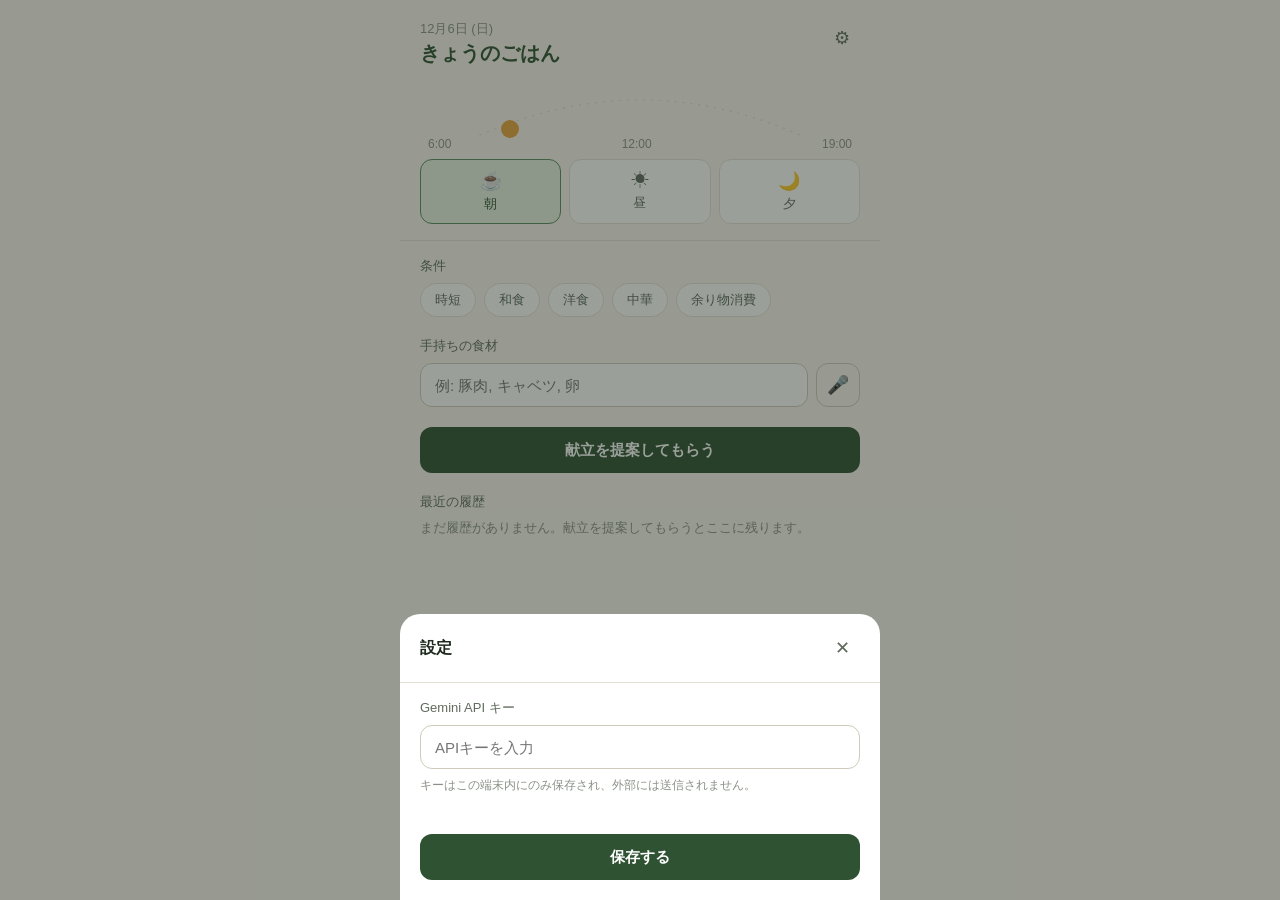
==== preview.html @ d54b7a10 "Add files via upload" ====
<!DOCTYPE html>
<html lang="ja">
<head>
<meta charset="UTF-8">
<meta name="viewport" content="width=device-width, initial-scale=1, viewport-fit=cover">
<meta name="theme-color" content="#2F5233">
<title>きょうのごはん</title>
<meta name="apple-mobile-web-app-capable" content="yes">
<meta name="apple-mobile-web-app-status-bar-style" content="default">
<meta name="apple-mobile-web-app-title" content="きょうのごはん">
<style>
:root {
  --bg: #FAF6EE;
  --surface: #FFFFFF;
  --surface-soft: #F1F0E8;
  --text-primary: #1F2A1F;
  --text-secondary: #5F6B5C;
  --text-muted: #8B9187;
  --border: #E4E0D4;
  --border-strong: #CFCABB;
  --green-deep: #2F5233;
  --green-mid: #5C8A5F;
  --green-soft: #E6EFE2;
  --green-soft-text: #2F5233;
  --accent-amber: #E8A33D;
  --accent-amber-soft: #FBEBD3;
  --accent-amber-text: #8A5A16;
  --danger: #C0503F;
  --danger-soft: #F7E5E1;
  --radius: 12px;
  --radius-pill: 999px;
  font-size: 16px;
}

* { box-sizing: border-box; }

body {
  margin: 0;
  background: var(--bg);
  color: var(--text-primary);
  font-family: "Hiragino Sans", "Yu Gothic", "Noto Sans JP", -apple-system, sans-serif;
  padding-bottom: 76px;
  max-width: 480px;
  margin-left: auto;
  margin-right: auto;
}

.topbar {
  display: flex;
  justify-content: space-between;
  align-items: flex-start;
  padding: 20px 20px 4px;
}
.date { font-size: 13px; color: var(--text-muted); margin: 0; }
h1 { font-size: 20px; font-weight: 700; margin: 2px 0 0; color: var(--green-deep); }

.icon-btn {
  border: none;
  background: transparent;
  font-size: 18px;
  color: var(--text-secondary);
  cursor: pointer;
  width: 36px;
  height: 36px;
  border-radius: var(--radius-pill);
}
.icon-btn:hover { background: var(--surface-soft); }

.arc-wrap { padding: 4px 24px 0; }
.arc-svg { display: block; }
.arc-times {
  display: flex;
  justify-content: space-between;
  margin-top: -8px;
  padding: 0 4px;
}
.arc-times span { font-size: 12px; color: var(--text-muted); }

.meal-tabs {
  display: flex;
  gap: 8px;
  padding: 8px 20px 16px;
  border-bottom: 1px solid var(--border);
  margin-bottom: 16px;
}
.mtab {
  flex: 1;
  display: flex;
  flex-direction: column;
  align-items: center;
  gap: 3px;
  padding: 10px 4px;
  border-radius: var(--radius);
  border: 1px solid var(--border);
  background: var(--surface);
  color: var(--text-secondary);
  cursor: pointer;
  font-size: 13px;
  font-weight: 500;
}
.mtab-icon { font-size: 18px; }
.mtab.active {
  background: var(--green-soft);
  border-color: var(--green-mid);
  color: var(--green-soft-text);
}

.panel { padding: 0 20px 20px; }
.label { font-size: 13px; color: var(--text-secondary); margin: 0 0 8px; font-weight: 500; }

.tags { display: flex; flex-wrap: wrap; gap: 8px; margin-bottom: 20px; }
.tag {
  font-size: 13px;
  padding: 7px 14px;
  border-radius: var(--radius-pill);
  border: 1px solid var(--border);
  background: var(--surface);
  color: var(--text-secondary);
  cursor: pointer;
}
.tag.on {
  background: var(--green-soft);
  border-color: var(--green-mid);
  color: var(--green-soft-text);
  font-weight: 500;
}

.input-row { display: flex; gap: 8px; margin-bottom: 20px; }
input[type="text"], input[type="password"] {
  flex: 1;
  height: 44px;
  padding: 0 14px;
  border-radius: var(--radius);
  border: 1px solid var(--border-strong);
  background: var(--surface);
  font-size: 15px;
  color: var(--text-primary);
  width: 100%;
}
input:focus { outline: 2px solid var(--green-mid); outline-offset: 1px; }
.input-row .icon-btn {
  flex-shrink: 0;
  width: 44px;
  height: 44px;
  border: 1px solid var(--border-strong);
  border-radius: var(--radius);
}

.primary-btn {
  width: 100%;
  height: 46px;
  border-radius: var(--radius);
  border: none;
  background: var(--green-deep);
  color: #FFFFFF;
  font-size: 15px;
  font-weight: 700;
  cursor: pointer;
}
.primary-btn:disabled { opacity: 0.6; cursor: default; }
.primary-btn:active:not(:disabled) { transform: scale(0.98); }

.results-list { display: flex; flex-direction: column; gap: 10px; }
.recipe-image-wrap {
  position: relative;
  width: 100%;
  aspect-ratio: 4 / 3;
  border-radius: 10px;
  overflow: hidden;
  background: var(--surface-soft);
  margin-bottom: 10px;
  display: flex;
  align-items: center;
  justify-content: center;
}
.modal-image-wrap {
  position: relative;
  width: 100%;
  aspect-ratio: 4 / 3;
  border-radius: 12px;
  overflow: hidden;
  background: var(--surface-soft);
  margin-bottom: 16px;
  display: flex;
  align-items: center;
  justify-content: center;
}
.recipe-image {
  width: 100%;
  height: 100%;
  object-fit: cover;
  display: block;
}
.image-placeholder-icon {
  font-size: 28px;
  color: var(--text-muted);
}
.image-loading .image-placeholder-icon {
  animation: pulse-food 1.4s ease-in-out infinite;
}
.image-loaded .image-placeholder-icon { display: none; }
.image-failed .image-placeholder-icon { opacity: 0.5; }
@keyframes pulse-food {
  0%, 100% { opacity: 0.4; transform: scale(1); }
  50% { opacity: 0.9; transform: scale(1.08); }
}

.recipe-card {
  background: var(--surface);
  border: 1px solid var(--border);
  border-radius: var(--radius);
  padding: 14px 16px;
}
.recipe-card-head {
  display: flex;
  justify-content: space-between;
  align-items: flex-start;
  gap: 8px;
  margin-bottom: 6px;
}
.recipe-name { font-size: 15px; font-weight: 700; margin: 0; }
.time-badge {
  font-size: 11px;
  color: var(--text-secondary);
  background: var(--surface-soft);
  padding: 4px 10px;
  border-radius: var(--radius-pill);
  white-space: nowrap;
  flex-shrink: 0;
}
.recipe-ingredients {
  font-size: 13px;
  color: var(--text-secondary);
  margin: 0 0 12px;
  line-height: 1.6;
}
.link-row {
  display: flex;
  gap: 8px;
  margin-bottom: 12px;
}
.link-chip {
  flex: 1;
  text-align: center;
  font-size: 12px;
  color: var(--text-secondary);
  background: var(--surface-soft);
  border-radius: var(--radius-pill);
  padding: 7px 10px;
  text-decoration: none;
}
.link-chip:hover { background: var(--border); }

.card-actions { display: flex; gap: 8px; }
.secondary-btn {
  flex: 1;
  height: 36px;
  font-size: 13px;
  border-radius: var(--radius);
  border: 1px solid var(--border-strong);
  background: var(--surface);
  color: var(--text-primary);
  cursor: pointer;
}
.pick-btn {
  flex: 1;
  height: 36px;
  font-size: 13px;
  font-weight: 500;
  border-radius: var(--radius);
  border: 1px solid var(--green-mid);
  background: var(--green-soft);
  color: var(--green-soft-text);
  cursor: pointer;
}

.error-text {
  font-size: 13px;
  color: var(--danger);
  background: var(--danger-soft);
  border-radius: var(--radius);
  padding: 12px 14px;
  margin: 0;
}

.history-list { display: flex; flex-direction: column; gap: 8px; }
.empty-hint { font-size: 13px; color: var(--text-muted); margin: 0; }
.history-item {
  display: flex;
  justify-content: space-between;
  align-items: center;
  background: var(--surface);
  border: 1px solid var(--border);
  border-radius: var(--radius);
  padding: 10px 14px;
  font-size: 13px;
}
.history-item .h-meal { color: var(--text-muted); margin-right: 8px; }

.bottom-nav {
  position: fixed;
  bottom: 0;
  left: 0;
  right: 0;
  max-width: 480px;
  margin: 0 auto;
  display: flex;
  justify-content: space-around;
  background: var(--surface);
  border-top: 1px solid var(--border);
  padding: 8px 0 max(8px, env(safe-area-inset-bottom));
}
.nav-item {
  display: flex;
  flex-direction: column;
  align-items: center;
  gap: 2px;
  font-size: 11px;
  color: var(--text-muted);
  cursor: pointer;
}
.nav-item span:first-child { font-size: 20px; }
.nav-item.active { color: var(--green-deep); font-weight: 500; }

.modal-overlay {
  position: fixed;
  inset: 0;
  background: rgba(31, 42, 31, 0.45);
  display: flex;
  align-items: flex-end;
  justify-content: center;
  z-index: 50;
}
.modal-overlay[hidden] { display: none; }
.modal-sheet {
  background: var(--surface);
  width: 100%;
  max-width: 480px;
  border-radius: 20px 20px 0 0;
  max-height: 85vh;
  display: flex;
  flex-direction: column;
}
.modal-header {
  display: flex;
  justify-content: space-between;
  align-items: center;
  padding: 16px 20px;
  border-bottom: 1px solid var(--border);
}
.modal-header h2 { font-size: 16px; margin: 0; }
.modal-body { padding: 16px 20px; overflow-y: auto; }
.modal-body ul, .modal-body ol { margin: 0 0 16px; padding-left: 20px; }
.modal-body li { font-size: 14px; line-height: 1.9; color: var(--text-primary); }
.hint-text { font-size: 12px; color: var(--text-muted); margin-top: 8px; }
.modal-footer { padding: 12px 20px 20px; }

@media (prefers-color-scheme: dark) {
  :root {
    --bg: #14170F;
    --surface: #1D2117;
    --surface-soft: #262B1F;
    --text-primary: #EDEFE7;
    --text-secondary: #ABB2A2;
    --text-muted: #7D8474;
    --border: #2E3327;
    --border-strong: #3C4232;
    --green-soft: #253425;
    --green-soft-text: #8FCB92;
    --green-mid: #6FA173;
    --accent-amber-soft: #3A2D14;
  }
}

</style>
</head>
<body>

<header class="topbar">
  <div>
    <p class="date" id="today-date"></p>
    <h1>きょうのごはん</h1>
  </div>
  <button id="settings-btn" class="icon-btn" aria-label="設定">⚙</button>
</header>

<main>

  <section class="arc-wrap" aria-label="時間帯を選択">
    <svg viewBox="0 0 340 70" width="100%" height="70" class="arc-svg">
      <path d="M 10 60 Q 170 -10 330 60" fill="none" stroke="var(--border)" stroke-width="1.5" stroke-dasharray="1 7" stroke-linecap="round"/>
      <circle id="sun-dot" cx="40" cy="54" r="9" fill="var(--accent-amber)"/>
    </svg>
    <div class="arc-times">
      <span>6:00</span><span>12:00</span><span>19:00</span>
    </div>
  </section>

  <nav class="meal-tabs" id="meal-tabs">
    <button class="mtab active" data-meal="0" data-label="朝ごはん">
      <span class="mtab-icon">☕</span><span>朝</span>
    </button>
    <button class="mtab" data-meal="1" data-label="お昼ごはん">
      <span class="mtab-icon">☀</span><span>昼</span>
    </button>
    <button class="mtab" data-meal="2" data-label="晩ごはん">
      <span class="mtab-icon">🌙</span><span>夕</span>
    </button>
  </nav>

  <section class="panel">
    <p class="label">条件</p>
    <div class="tags" id="tags">
      <button class="tag" data-tag="時短">時短</button>
      <button class="tag" data-tag="和食">和食</button>
      <button class="tag" data-tag="洋食">洋食</button>
      <button class="tag" data-tag="中華">中華</button>
      <button class="tag" data-tag="余り物消費">余り物消費</button>
    </div>

    <p class="label">手持ちの食材</p>
    <div class="input-row">
      <input type="text" id="ingredients-input" placeholder="例: 豚肉, キャベツ, 卵">
      <button id="mic-btn" class="icon-btn" aria-label="音声入力">🎤</button>
    </div>

    <button id="suggest-btn" class="primary-btn">
      <span id="suggest-btn-text">献立を提案してもらう</span>
    </button>
  </section>

  <section class="panel" id="results" hidden>
    <p class="label" id="results-label"></p>
    <div id="results-list" class="results-list"></div>
  </section>

  <section class="panel" id="error-panel" hidden>
    <p class="error-text" id="error-text"></p>
  </section>

  <section class="panel" id="history-panel">
    <p class="label">最近の履歴</p>
    <div id="history-list" class="history-list">
      <p class="empty-hint">まだ履歴がありません。献立を提案してもらうとここに残ります。</p>
    </div>
  </section>

</main>

<nav class="bottom-nav">
  <div class="nav-item active">
    <span>🍳</span><span>献立</span>
  </div>
  <div class="nav-item" id="nav-shopping">
    <span>🛒</span><span>買い物</span>
  </div>
  <div class="nav-item" id="nav-kakeibo">
    <span>💰</span><span>家計簿</span>
  </div>
</nav>

<div class="modal-overlay" id="recipe-modal" hidden>
  <div class="modal-sheet">
    <div class="modal-header">
      <h2 id="modal-title"></h2>
      <button class="icon-btn" id="modal-close" aria-label="閉じる">✕</button>
    </div>
    <div class="modal-body">
      <div class="modal-image-wrap image-loading" id="modal-image-wrap">
        <span class="image-placeholder-icon">🍽</span>
        <img class="recipe-image" id="modal-image" alt="" hidden>
      </div>
      <div class="link-row" id="modal-link-row">
        <a class="link-chip" target="_blank" rel="noopener">🔍 画像で見る</a>
        <a class="link-chip" target="_blank" rel="noopener">📖 クックパッドで見る</a>
      </div>
      <p class="label">材料</p>
      <ul id="modal-ingredients"></ul>
      <p class="label">作り方</p>
      <ol id="modal-steps"></ol>
    </div>
    <div class="modal-footer">
      <button class="primary-btn" id="modal-pick-btn">この献立にする</button>
    </div>
  </div>
</div>

<div class="modal-overlay" id="settings-modal" hidden>
  <div class="modal-sheet">
    <div class="modal-header">
      <h2>設定</h2>
      <button class="icon-btn" id="settings-close" aria-label="閉じる">✕</button>
    </div>
    <div class="modal-body">
      <p class="label">Gemini API キー</p>
      <input type="password" id="api-key-input" placeholder="APIキーを入力">
      <p class="hint-text">キーはこの端末内にのみ保存され、外部には送信されません。</p>
    </div>
    <div class="modal-footer">
      <button class="primary-btn" id="settings-save-btn">保存する</button>
    </div>
  </div>
</div>

<script>
(function () {
  "use strict";

  var GEMINI_MODEL = "gemini-2.5-flash";
  var GEMINI_URL_BASE =
    "https://generativelanguage.googleapis.com/v1beta/models/" +
    GEMINI_MODEL +
    ":generateContent?key=";

  var GEMINI_IMAGE_MODEL = "gemini-2.5-flash-image";
  var GEMINI_IMAGE_URL_BASE =
    "https://generativelanguage.googleapis.com/v1beta/models/" +
    GEMINI_IMAGE_MODEL +
    ":generateContent?key=";

  var MEAL_LABELS = ["朝ごはん", "お昼ごはん", "晩ごはん"];
  var SUN_POSITIONS = [
    { x: 40, y: 54 },
    { x: 170, y: 0 },
    { x: 300, y: 54 }
  ];

  var state = {
    meal: 0,
    tags: {},
    lastResults: []
  };

  var els = {};

  function $(id) {
    return document.getElementById(id);
  }

  function init() {
    els.sunDot = $("sun-dot");
    els.tags = $("tags");
    els.ingredientsInput = $("ingredients-input");
    els.suggestBtn = $("suggest-btn");
    els.suggestBtnText = $("suggest-btn-text");
    els.results = $("results");
    els.resultsLabel = $("results-label");
    els.resultsList = $("results-list");
    els.errorPanel = $("error-panel");
    els.errorText = $("error-text");
    els.historyList = $("history-list");
    els.recipeModal = $("recipe-modal");
    els.modalTitle = $("modal-title");
    els.modalImageWrap = $("modal-image-wrap");
    els.modalImage = $("modal-image");
    els.modalLinkRow = $("modal-link-row");
    els.modalIngredients = $("modal-ingredients");
    els.modalSteps = $("modal-steps");
    els.modalPickBtn = $("modal-pick-btn");
    els.settingsModal = $("settings-modal");
    els.apiKeyInput = $("api-key-input");

    $("today-date").textContent = formatToday();

    document.querySelectorAll(".mtab").forEach(function (tab) {
      tab.addEventListener("click", function () {
        selectMeal(parseInt(tab.getAttribute("data-meal"), 10));
      });
    });

    document.querySelectorAll(".tag").forEach(function (tag) {
      tag.addEventListener("click", function () {
        var name = tag.getAttribute("data-tag");
        state.tags[name] = !state.tags[name];
        tag.classList.toggle("on", !!state.tags[name]);
      });
    });

    els.suggestBtn.addEventListener("click", handleSuggest);

    $("settings-btn").addEventListener("click", openSettings);
    $("settings-close").addEventListener("click", closeSettings);
    $("settings-save-btn").addEventListener("click", saveSettings);
    $("modal-close").addEventListener("click", closeRecipeModal);

    $("nav-shopping").addEventListener("click", function () {
      alert("買い物リスト機能は準備中です。次のアップデートで追加予定です。");
    });
    $("nav-kakeibo").addEventListener("click", function () {
      alert("家計簿アプリ「かんたん家計簿」との連携は準備中です。");
    });

    els.apiKeyInput.value = localStorage.getItem("kondate_gemini_key") || "";

    renderHistory();

    if (!localStorage.getItem("kondate_gemini_key")) {
      openSettings();
    }

    if ("serviceWorker" in navigator) {
      navigator.serviceWorker.register("sw.js").catch(function () {});
    }
  }

  function formatToday() {
    var d = new Date();
    var weekdays = ["日", "月", "火", "水", "木", "金", "土"];
    return (
      d.getMonth() + 1 + "月" + d.getDate() + "日 (" + weekdays[d.getDay()] + ")"
    );
  }

  function selectMeal(idx) {
    state.meal = idx;
    document.querySelectorAll(".mtab").forEach(function (tab) {
      var isActive = parseInt(tab.getAttribute("data-meal"), 10) === idx;
      tab.classList.toggle("active", isActive);
    });
    var pos = SUN_POSITIONS[idx];
    els.sunDot.setAttribute("cx", pos.x);
    els.sunDot.setAttribute("cy", pos.y);
    hideResults();
  }

  function hideResults() {
    els.results.hidden = true;
    els.errorPanel.hidden = true;
  }

  function getApiKey() {
    return localStorage.getItem("kondate_gemini_key") || "";
  }

  function openSettings() {
    els.settingsModal.hidden = false;
  }
  function closeSettings() {
    if (!getApiKey()) return;
    els.settingsModal.hidden = true;
  }
  function saveSettings() {
    var key = els.apiKeyInput.value.trim();
    if (!key) {
      alert("APIキーを入力してください。");
      return;
    }
    localStorage.setItem("kondate_gemini_key", key);
    els.settingsModal.hidden = true;
  }

  function activeTags() {
    return Object.keys(state.tags).filter(function (k) {
      return state.tags[k];
    });
  }

  function buildPrompt() {
    var mealLabel = MEAL_LABELS[state.meal];
    var tags = activeTags();
    var ingredients = els.ingredientsInput.value.trim();

    var lines = [];
    lines.push(
      "あなたは家庭料理のアドバイザーです。次の条件に合う" +
        mealLabel +
        "の献立を3つ提案してください。"
    );
    if (tags.length > 0) {
      lines.push("条件タグ: " + tags.join(", "));
    }
    if (ingredients) {
      lines.push("手持ちの食材: " + ingredients + "（できるだけ活用してください）");
    }
    lines.push(
      "出力は次のJSON配列の形式のみで返してください。前置きや説明文は一切不要です。"
    );
    lines.push(
      '[{"name":"料理名","time_minutes":10,"ingredients":["材料1","材料2"],"steps":["手順1","手順2"]}]'
    );
    return lines.join("\n");
  }

  function handleSuggest() {
    var apiKey = getApiKey();
    if (!apiKey) {
      openSettings();
      return;
    }

    setLoading(true);
    hideResults();

    var prompt = buildPrompt();

    fetch(GEMINI_URL_BASE + encodeURIComponent(apiKey), {
      method: "POST",
      headers: { "Content-Type": "application/json" },
      body: JSON.stringify({
        contents: [{ parts: [{ text: prompt }] }],
        generationConfig: { responseMimeType: "application/json" }
      })
    })
      .then(function (res) {
        if (!res.ok) {
          throw new Error("APIエラー (status " + res.status + ")");
        }
        return res.json();
      })
      .then(function (data) {
        var text = extractText(data);
        var recipes = parseRecipes(text);
        if (!recipes.length) {
          throw new Error("献立の候補を読み取れませんでした。");
        }
        state.lastResults = recipes;
        renderResults(recipes);
      })
      .catch(function (err) {
        showError(err.message || "献立の取得に失敗しました。もう一度お試しください。");
      })
      .finally(function () {
        setLoading(false);
      });
  }

  function extractText(data) {
    try {
      return data.candidates[0].content.parts[0].text;
    } catch (e) {
      return "";
    }
  }

  function parseRecipes(text) {
    try {
      var cleaned = text.replace(/```json|```/g, "").trim();
      var parsed = JSON.parse(cleaned);
      if (Array.isArray(parsed)) return parsed;
      return [];
    } catch (e) {
      return [];
    }
  }

  function setLinkChips(scopeEl, recipeName) {
    var query = encodeURIComponent((recipeName || "") + " 料理");
    var chips = scopeEl.querySelectorAll(".link-chip");
    if (chips.length < 2) return;
    chips[0].href =
      "https://www.google.com/search?tbm=isch&q=" + query;
    chips[1].href =
      "https://cookpad.com/search/" + encodeURIComponent(recipeName || "");
  }

  function applyOrGenerateImage(recipe, imgEl, wrapEl) {
    if (recipe._imageDataUrl) {
      imgEl.src = recipe._imageDataUrl;
      imgEl.hidden = false;
      wrapEl.classList.remove("image-loading");
      wrapEl.classList.add("image-loaded");
      return;
    }
    generateDishImage(recipe, imgEl, wrapEl);
  }

  function generateDishImage(recipe, imgEl, wrapEl) {
    var apiKey = getApiKey();
    if (!apiKey) return;

    var prompt =
      "「" + recipe.name + "」という家庭料理の写真を生成してください。" +
      "自然光の食卓の上に盛り付けられた状態、真上または斜め上からのアングル、" +
      "実際の家庭料理らしい写実的な写真風のスタイルでお願いします。文字やロゴは入れないでください。";

    fetch(GEMINI_IMAGE_URL_BASE + encodeURIComponent(apiKey), {
      method: "POST",
      headers: { "Content-Type": "application/json" },
      body: JSON.stringify({
        contents: [{ parts: [{ text: prompt }] }],
        generationConfig: { responseModalities: ["TEXT", "IMAGE"] }
      })
    })
      .then(function (res) {
        if (!res.ok) throw new Error("image api error " + res.status);
        return res.json();
      })
      .then(function (data) {
        var parts =
          (data.candidates &&
            data.candidates[0] &&
            data.candidates[0].content &&
            data.candidates[0].content.parts) ||
          [];
        var imagePart = null;
        for (var i = 0; i < parts.length; i++) {
          if (parts[i].inlineData || parts[i].inline_data) {
            imagePart = parts[i].inlineData || parts[i].inline_data;
            break;
          }
        }
        if (!imagePart) throw new Error("no image in response");
        var mime = imagePart.mimeType || imagePart.mime_type || "image/png";
        var b64 = imagePart.data;
        var dataUrl = "data:" + mime + ";base64," + b64;
        recipe._imageDataUrl = dataUrl;
        imgEl.src = dataUrl;
        imgEl.hidden = false;
        wrapEl.classList.remove("image-loading");
        wrapEl.classList.add("image-loaded");
      })
      .catch(function () {
        wrapEl.classList.remove("image-loading");
        wrapEl.classList.add("image-failed");
      });
  }

  function setLoading(isLoading) {
    els.suggestBtn.disabled = isLoading;
    els.suggestBtnText.textContent = isLoading
      ? "考え中…"
      : "献立を提案してもらう";
  }

  function showError(message) {
    els.errorText.textContent = message;
    els.errorPanel.hidden = false;
  }

  function renderResults(recipes) {
    els.resultsLabel.textContent = MEAL_LABELS[state.meal] + "の提案";
    els.resultsList.innerHTML = "";

    recipes.forEach(function (recipe, idx) {
      var card = document.createElement("div");
      card.className = "recipe-card";

      var ingredientsText = Array.isArray(recipe.ingredients)
        ? recipe.ingredients.join(", ")
        : "";

      card.innerHTML =
        '<div class="recipe-image-wrap image-loading">' +
        '<span class="image-placeholder-icon">🍽</span>' +
        '<img class="recipe-image" alt="" hidden>' +
        "</div>" +
        '<div class="recipe-card-head">' +
        '<p class="recipe-name"></p>' +
        '<span class="time-badge"></span>' +
        "</div>" +
        '<p class="recipe-ingredients"></p>' +
        '<div class="link-row">' +
        '<a class="link-chip" target="_blank" rel="noopener">🔍 画像で見る</a>' +
        '<a class="link-chip" target="_blank" rel="noopener">📖 クックパッドで見る</a>' +
        "</div>" +
        '<div class="card-actions">' +
        '<button class="secondary-btn">作り方を見る</button>' +
        '<button class="pick-btn">これにする</button>' +
        "</div>";

      card.querySelector(".recipe-name").textContent = recipe.name || "";
      card.querySelector(".time-badge").textContent = recipe.time_minutes
        ? "⏱ " + recipe.time_minutes + "分"
        : "";
      card.querySelector(".recipe-ingredients").textContent = ingredientsText;
      setLinkChips(card, recipe.name);

      var imgWrap = card.querySelector(".recipe-image-wrap");
      var imgEl = card.querySelector(".recipe-image");
      if (recipe.name) {
        applyOrGenerateImage(recipe, imgEl, imgWrap);
      }

      card
        .querySelector(".secondary-btn")
        .addEventListener("click", function () {
          openRecipeModal(recipe);
        });
      card.querySelector(".pick-btn").addEventListener("click", function () {
        pickRecipe(recipe);
      });

      els.resultsList.appendChild(card);
    });

    els.results.hidden = false;
  }

  function openRecipeModal(recipe) {
    els.modalTitle.textContent = recipe.name || "";
    setLinkChips(els.modalLinkRow, recipe.name);

    els.modalImage.hidden = true;
    els.modalImageWrap.classList.remove(
      "image-loaded",
      "image-failed"
    );
    els.modalImageWrap.classList.add("image-loading");
    if (recipe.name) {
      applyOrGenerateImage(recipe, els.modalImage, els.modalImageWrap);
    }

    els.modalIngredients.innerHTML = "";
    (recipe.ingredients || []).forEach(function (item) {
      var li = document.createElement("li");
      li.textContent = item;
      els.modalIngredients.appendChild(li);
    });
    els.modalSteps.innerHTML = "";
    (recipe.steps || []).forEach(function (step) {
      var li = document.createElement("li");
      li.textContent = step;
      els.modalSteps.appendChild(li);
    });
    els.modalPickBtn.onclick = function () {
      pickRecipe(recipe);
      closeRecipeModal();
    };
    els.recipeModal.hidden = false;
  }

  function closeRecipeModal() {
    els.recipeModal.hidden = true;
  }

  function pickRecipe(recipe) {
    var history = loadHistory();
    history.unshift({
      meal: MEAL_LABELS[state.meal],
      name: recipe.name || "",
      date: formatToday()
    });
    history = history.slice(0, 10);
    localStorage.setItem("kondate_history", JSON.stringify(history));
    renderHistory();
  }

  function loadHistory() {
    try {
      var raw = localStorage.getItem("kondate_history");
      return raw ? JSON.parse(raw) : [];
    } catch (e) {
      return [];
    }
  }

  function renderHistory() {
    var history = loadHistory();
    els.historyList.innerHTML = "";
    if (history.length === 0) {
      var p = document.createElement("p");
      p.className = "empty-hint";
      p.textContent =
        "まだ履歴がありません。献立を提案してもらうとここに残ります。";
      els.historyList.appendChild(p);
      return;
    }
    history.forEach(function (item) {
      var row = document.createElement("div");
      row.className = "history-item";
      row.innerHTML =
        '<span><span class="h-meal"></span><span class="h-name"></span></span><span class="h-date"></span>';
      row.querySelector(".h-meal").textContent = item.meal;
      row.querySelector(".h-name").textContent = item.name;
      row.querySelector(".h-date").textContent = item.date;
      els.historyList.appendChild(row);
    });
  }

  document.addEventListener("DOMContentLoaded", init);
})();

</script>
</body>
</html>
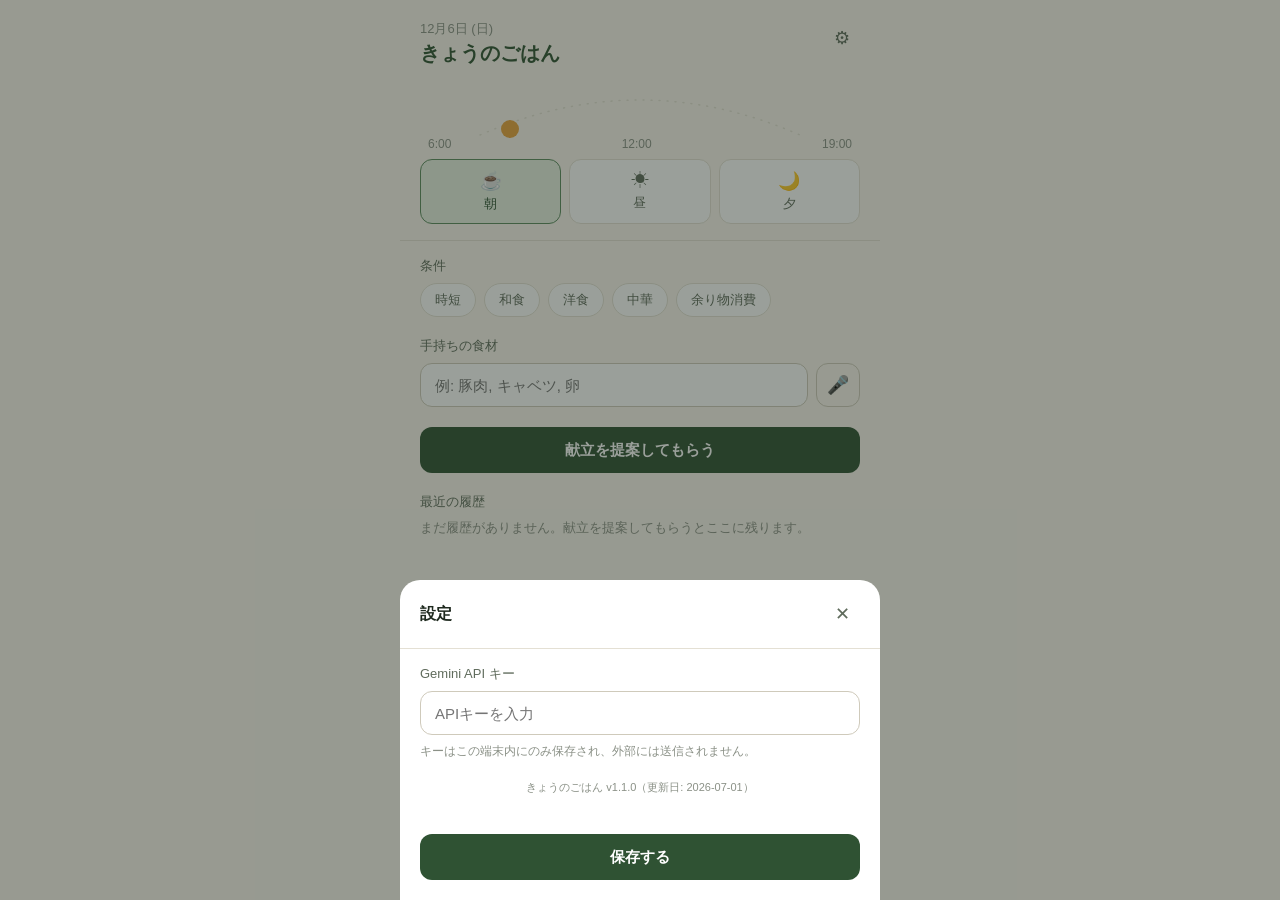
==== commit 22ff8dd7: "Add files via upload" ====
--- a/preview.html
+++ b/preview.html
@@ -161,50 +161,6 @@
 .primary-btn:active:not(:disabled) { transform: scale(0.98); }
 
 .results-list { display: flex; flex-direction: column; gap: 10px; }
-.recipe-image-wrap {
-  position: relative;
-  width: 100%;
-  aspect-ratio: 4 / 3;
-  border-radius: 10px;
-  overflow: hidden;
-  background: var(--surface-soft);
-  margin-bottom: 10px;
-  display: flex;
-  align-items: center;
-  justify-content: center;
-}
-.modal-image-wrap {
-  position: relative;
-  width: 100%;
-  aspect-ratio: 4 / 3;
-  border-radius: 12px;
-  overflow: hidden;
-  background: var(--surface-soft);
-  margin-bottom: 16px;
-  display: flex;
-  align-items: center;
-  justify-content: center;
-}
-.recipe-image {
-  width: 100%;
-  height: 100%;
-  object-fit: cover;
-  display: block;
-}
-.image-placeholder-icon {
-  font-size: 28px;
-  color: var(--text-muted);
-}
-.image-loading .image-placeholder-icon {
-  animation: pulse-food 1.4s ease-in-out infinite;
-}
-.image-loaded .image-placeholder-icon { display: none; }
-.image-failed .image-placeholder-icon { opacity: 0.5; }
-@keyframes pulse-food {
-  0%, 100% { opacity: 0.4; transform: scale(1); }
-  50% { opacity: 0.9; transform: scale(1.08); }
-}
-
 .recipe-card {
   background: var(--surface);
   border: 1px solid var(--border);
@@ -353,6 +309,12 @@
 .modal-body ul, .modal-body ol { margin: 0 0 16px; padding-left: 20px; }
 .modal-body li { font-size: 14px; line-height: 1.9; color: var(--text-primary); }
 .hint-text { font-size: 12px; color: var(--text-muted); margin-top: 8px; }
+.version-text {
+  font-size: 11px;
+  color: var(--text-muted);
+  margin-top: 20px;
+  text-align: center;
+}
 .modal-footer { padding: 12px 20px 20px; }
 
 @media (prefers-color-scheme: dark) {
@@ -466,10 +428,6 @@
       <button class="icon-btn" id="modal-close" aria-label="閉じる">✕</button>
     </div>
     <div class="modal-body">
-      <div class="modal-image-wrap image-loading" id="modal-image-wrap">
-        <span class="image-placeholder-icon">🍽</span>
-        <img class="recipe-image" id="modal-image" alt="" hidden>
-      </div>
       <div class="link-row" id="modal-link-row">
         <a class="link-chip" target="_blank" rel="noopener">🔍 画像で見る</a>
         <a class="link-chip" target="_blank" rel="noopener">📖 クックパッドで見る</a>
@@ -495,6 +453,7 @@
       <p class="label">Gemini API キー</p>
       <input type="password" id="api-key-input" placeholder="APIキーを入力">
       <p class="hint-text">キーはこの端末内にのみ保存され、外部には送信されません。</p>
+      <p class="version-text" id="version-text"></p>
     </div>
     <div class="modal-footer">
       <button class="primary-btn" id="settings-save-btn">保存する</button>
@@ -507,16 +466,13 @@
   "use strict";
 
   var GEMINI_MODEL = "gemini-2.5-flash";
-  var GEMINI_URL_BASE =
+  var GEMINI_URL =
     "https://generativelanguage.googleapis.com/v1beta/models/" +
     GEMINI_MODEL +
-    ":generateContent?key=";
-
-  var GEMINI_IMAGE_MODEL = "gemini-2.5-flash-image";
-  var GEMINI_IMAGE_URL_BASE =
-    "https://generativelanguage.googleapis.com/v1beta/models/" +
-    GEMINI_IMAGE_MODEL +
-    ":generateContent?key=";
+    ":generateContent";
+
+  var APP_VERSION = "1.1.0";
+  var APP_UPDATED = "2026-07-01";
 
   var MEAL_LABELS = ["朝ごはん", "お昼ごはん", "晩ごはん"];
   var SUN_POSITIONS = [
@@ -551,14 +507,13 @@
     els.historyList = $("history-list");
     els.recipeModal = $("recipe-modal");
     els.modalTitle = $("modal-title");
-    els.modalImageWrap = $("modal-image-wrap");
-    els.modalImage = $("modal-image");
     els.modalLinkRow = $("modal-link-row");
     els.modalIngredients = $("modal-ingredients");
     els.modalSteps = $("modal-steps");
     els.modalPickBtn = $("modal-pick-btn");
     els.settingsModal = $("settings-modal");
     els.apiKeyInput = $("api-key-input");
+    els.versionText = $("version-text");
 
     $("today-date").textContent = formatToday();
 
@@ -591,6 +546,8 @@
     });
 
     els.apiKeyInput.value = localStorage.getItem("kondate_gemini_key") || "";
+    els.versionText.textContent =
+      "きょうのごはん v" + APP_VERSION + "（更新日: " + APP_UPDATED + "）";
 
     renderHistory();
 
@@ -693,9 +650,12 @@
 
     var prompt = buildPrompt();
 
-    fetch(GEMINI_URL_BASE + encodeURIComponent(apiKey), {
+    fetch(GEMINI_URL, {
       method: "POST",
-      headers: { "Content-Type": "application/json" },
+      headers: {
+        "Content-Type": "application/json",
+        "x-goog-api-key": apiKey
+      },
       body: JSON.stringify({
         contents: [{ parts: [{ text: prompt }] }],
         generationConfig: { responseMimeType: "application/json" }
@@ -753,68 +713,6 @@
       "https://cookpad.com/search/" + encodeURIComponent(recipeName || "");
   }
 
-  function applyOrGenerateImage(recipe, imgEl, wrapEl) {
-    if (recipe._imageDataUrl) {
-      imgEl.src = recipe._imageDataUrl;
-      imgEl.hidden = false;
-      wrapEl.classList.remove("image-loading");
-      wrapEl.classList.add("image-loaded");
-      return;
-    }
-    generateDishImage(recipe, imgEl, wrapEl);
-  }
-
-  function generateDishImage(recipe, imgEl, wrapEl) {
-    var apiKey = getApiKey();
-    if (!apiKey) return;
-
-    var prompt =
-      "「" + recipe.name + "」という家庭料理の写真を生成してください。" +
-      "自然光の食卓の上に盛り付けられた状態、真上または斜め上からのアングル、" +
-      "実際の家庭料理らしい写実的な写真風のスタイルでお願いします。文字やロゴは入れないでください。";
-
-    fetch(GEMINI_IMAGE_URL_BASE + encodeURIComponent(apiKey), {
-      method: "POST",
-      headers: { "Content-Type": "application/json" },
-      body: JSON.stringify({
-        contents: [{ parts: [{ text: prompt }] }],
-        generationConfig: { responseModalities: ["TEXT", "IMAGE"] }
-      })
-    })
-      .then(function (res) {
-        if (!res.ok) throw new Error("image api error " + res.status);
-        return res.json();
-      })
-      .then(function (data) {
-        var parts =
-          (data.candidates &&
-            data.candidates[0] &&
-            data.candidates[0].content &&
-            data.candidates[0].content.parts) ||
-          [];
-        var imagePart = null;
-        for (var i = 0; i < parts.length; i++) {
-          if (parts[i].inlineData || parts[i].inline_data) {
-            imagePart = parts[i].inlineData || parts[i].inline_data;
-            break;
-          }
-        }
-        if (!imagePart) throw new Error("no image in response");
-        var mime = imagePart.mimeType || imagePart.mime_type || "image/png";
-        var b64 = imagePart.data;
-        var dataUrl = "data:" + mime + ";base64," + b64;
-        recipe._imageDataUrl = dataUrl;
-        imgEl.src = dataUrl;
-        imgEl.hidden = false;
-        wrapEl.classList.remove("image-loading");
-        wrapEl.classList.add("image-loaded");
-      })
-      .catch(function () {
-        wrapEl.classList.remove("image-loading");
-        wrapEl.classList.add("image-failed");
-      });
-  }
-
   function setLoading(isLoading) {
     els.suggestBtn.disabled = isLoading;
     els.suggestBtnText.textContent = isLoading
@@ -840,10 +738,6 @@
         : "";
 
       card.innerHTML =
-        '<div class="recipe-image-wrap image-loading">' +
-        '<span class="image-placeholder-icon">🍽</span>' +
-        '<img class="recipe-image" alt="" hidden>' +
-        "</div>" +
         '<div class="recipe-card-head">' +
         '<p class="recipe-name"></p>' +
         '<span class="time-badge"></span>' +
@@ -865,12 +759,6 @@
       card.querySelector(".recipe-ingredients").textContent = ingredientsText;
       setLinkChips(card, recipe.name);
 
-      var imgWrap = card.querySelector(".recipe-image-wrap");
-      var imgEl = card.querySelector(".recipe-image");
-      if (recipe.name) {
-        applyOrGenerateImage(recipe, imgEl, imgWrap);
-      }
-
       card
         .querySelector(".secondary-btn")
         .addEventListener("click", function () {
@@ -889,16 +777,6 @@
   function openRecipeModal(recipe) {
     els.modalTitle.textContent = recipe.name || "";
     setLinkChips(els.modalLinkRow, recipe.name);
-
-    els.modalImage.hidden = true;
-    els.modalImageWrap.classList.remove(
-      "image-loaded",
-      "image-failed"
-    );
-    els.modalImageWrap.classList.add("image-loading");
-    if (recipe.name) {
-      applyOrGenerateImage(recipe, els.modalImage, els.modalImageWrap);
-    }
 
     els.modalIngredients.innerHTML = "";
     (recipe.ingredients || []).forEach(function (item) {
